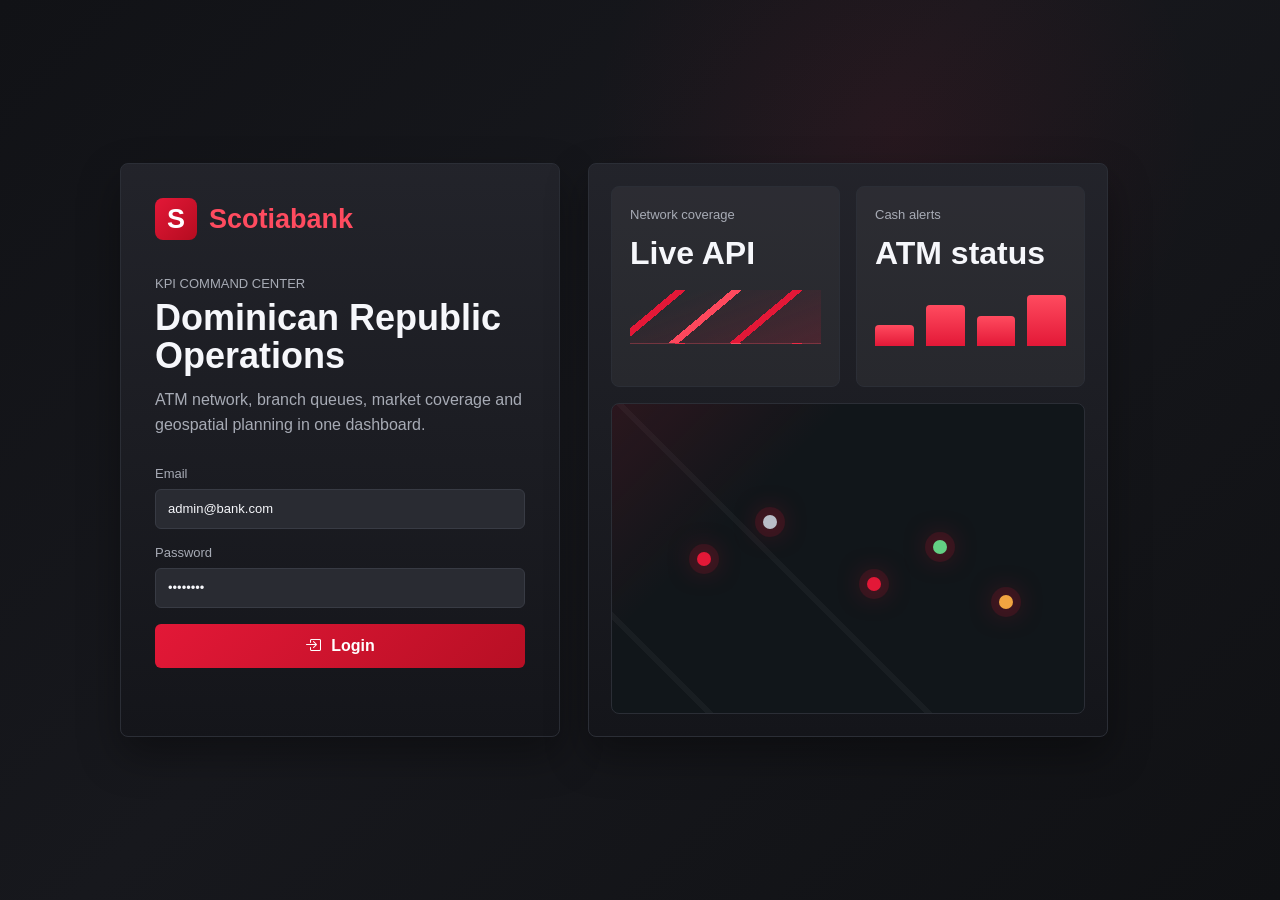
==== dashboard/index.html @ c3c193d4 "Initial commit" ====
<!doctype html>
<html lang="es">
<head>
  <meta charset="utf-8">
  <meta name="viewport" content="width=device-width, initial-scale=1">
  <title>KPI Command Center | Login</title>
  <link rel="stylesheet" href="https://cdn.jsdelivr.net/npm/bootstrap-icons@1.11.3/font/bootstrap-icons.min.css">
  <link rel="stylesheet" href="/dashboard/assets/css/dashboard.css">
  <script defer src="https://code.jquery.com/jquery-3.7.1.min.js"></script>
  <script defer src="/dashboard/config.js"></script>
  <script defer src="/dashboard/assets/js/app.js"></script>
</head>
<body class="login-body" data-page="login">
  <main class="login-screen">
    <section class="login-panel">
      <div class="brand brand-large">
        <span class="brand-mark">S</span>
        <span>Scotiabank</span>
      </div>
      <p class="eyebrow">KPI Command Center</p>
      <h1>Dominican Republic Operations</h1>
      <p class="login-copy">ATM network, branch queues, market coverage and geospatial planning in one dashboard.</p>

      <form id="login-form" class="login-form" autocomplete="on">
        <label>
          Email
          <input name="username" type="email" value="admin@bank.com" autocomplete="username" required>
        </label>
        <label>
          Password
          <input name="password" type="password" value="admin123" autocomplete="current-password" required>
        </label>
        <button class="primary-button" type="submit">
          <i class="bi bi-box-arrow-in-right" aria-hidden="true"></i>
          Login
        </button>
        <p id="login-error" class="form-error" role="alert"></p>
      </form>
    </section>

    <section class="login-preview" aria-label="Dashboard preview">
      <div class="preview-card">
        <span>Network coverage</span>
        <strong>Live API</strong>
        <div class="preview-line"></div>
      </div>
      <div class="preview-card">
        <span>Cash alerts</span>
        <strong>ATM status</strong>
        <div class="preview-bars">
          <i></i><i></i><i></i><i></i>
        </div>
      </div>
      <div class="preview-map">
        <span></span><span></span><span></span><span></span><span></span>
      </div>
    </section>
  </main>
</body>
</html>
---- dashboard/assets/css/dashboard.css ----
:root {
  --bg: #101114;
  --bg-2: #15171c;
  --surface: #202127;
  --surface-2: #292b32;
  --surface-3: #17191e;
  --line: #383b44;
  --line-soft: #2b2e36;
  --text: #f6f7fb;
  --muted: #a7abb5;
  --muted-2: #777d89;
  --red: #e31837;
  --red-2: #ff4b5f;
  --green: #63d084;
  --amber: #f1a541;
  --gray: #b9bdc7;
  --shadow: 0 18px 40px rgba(0, 0, 0, 0.35);
  --radius: 8px;
  --font: "Segoe UI", Roboto, Arial, sans-serif;
}

* {
  box-sizing: border-box;
}

html,
body {
  min-height: 100%;
}

body {
  margin: 0;
  background:
    radial-gradient(circle at 70% 15%, rgba(227, 24, 55, 0.08), transparent 26%),
    linear-gradient(135deg, #111216 0%, #17181d 45%, #101114 100%);
  color: var(--text);
  font-family: var(--font);
  letter-spacing: 0;
}

button,
input,
select {
  font: inherit;
}

button {
  cursor: pointer;
}

a {
  color: inherit;
  text-decoration: none;
}

.login-body {
  display: grid;
  min-height: 100vh;
  place-items: center;
  padding: 32px;
}

.login-screen {
  display: grid;
  grid-template-columns: minmax(320px, 440px) minmax(320px, 520px);
  gap: 28px;
  width: min(1040px, 100%);
  align-items: stretch;
}

.login-panel,
.login-preview {
  border: 1px solid var(--line-soft);
  border-radius: var(--radius);
  background: linear-gradient(180deg, rgba(35, 36, 43, 0.96), rgba(20, 21, 26, 0.96));
  box-shadow: var(--shadow);
}

.login-panel {
  padding: 34px;
}

.brand {
  display: inline-flex;
  align-items: center;
  gap: 12px;
  color: var(--red-2);
  font-weight: 800;
}

.brand-large {
  font-size: 27px;
  margin-bottom: 36px;
}

.brand-mark {
  display: grid;
  width: 42px;
  height: 42px;
  place-items: center;
  border-radius: 8px;
  background: linear-gradient(135deg, var(--red), #b50c20);
  color: #fff;
  font-weight: 900;
}

.eyebrow {
  color: var(--muted);
  font-size: 13px;
  margin: 0 0 8px;
  text-transform: uppercase;
}

.login-panel h1 {
  margin: 0;
  max-width: 360px;
  font-size: 36px;
  line-height: 1.04;
  font-weight: 650;
}

.login-copy {
  margin: 14px 0 28px;
  color: var(--muted);
  line-height: 1.55;
}

.login-form {
  display: grid;
  gap: 16px;
}

.login-form label {
  display: grid;
  gap: 8px;
  color: var(--muted);
  font-size: 13px;
}

.login-form input,
.filter-select {
  min-height: 40px;
  border: 1px solid var(--line);
  border-radius: 6px;
  background: var(--surface-2);
  color: var(--text);
  padding: 0 12px;
  outline: none;
}

.login-form input:focus,
.filter-select:focus {
  border-color: rgba(255, 75, 95, 0.8);
  box-shadow: 0 0 0 3px rgba(227, 24, 55, 0.16);
}

.primary-button {
  display: inline-flex;
  align-items: center;
  justify-content: center;
  gap: 10px;
  min-height: 44px;
  border: 0;
  border-radius: 6px;
  background: linear-gradient(135deg, var(--red), #b70f24);
  color: #fff;
  font-weight: 700;
}

.primary-button:disabled {
  opacity: 0.65;
  cursor: wait;
}

.form-error {
  min-height: 18px;
  margin: 0;
  color: #ff7a88;
  font-size: 13px;
}

.login-preview {
  position: relative;
  display: grid;
  grid-template-columns: 1fr 1fr;
  gap: 16px;
  padding: 22px;
  overflow: hidden;
}

.preview-card {
  min-height: 150px;
  border: 1px solid var(--line-soft);
  border-radius: var(--radius);
  background: rgba(255, 255, 255, 0.045);
  padding: 18px;
}

.preview-card span {
  color: var(--muted);
  font-size: 13px;
}

.preview-card strong {
  display: block;
  margin-top: 12px;
  font-size: 32px;
}

.preview-line {
  height: 54px;
  margin-top: 18px;
  background: linear-gradient(160deg, transparent 20%, rgba(227, 24, 55, 0.18)),
    linear-gradient(140deg, transparent 0 18%, var(--red) 18% 22%, transparent 22% 40%, var(--red-2) 40% 44%, transparent 44% 64%, var(--red) 64% 68%, transparent 68%);
  border-bottom: 1px solid rgba(255, 75, 95, 0.35);
}

.preview-bars {
  display: flex;
  align-items: end;
  gap: 12px;
  height: 58px;
  margin-top: 16px;
}

.preview-bars i {
  display: block;
  width: 22%;
  border-radius: 4px 4px 0 0;
  background: linear-gradient(180deg, var(--red-2), var(--red));
}

.preview-bars i:nth-child(1) { height: 36%; }
.preview-bars i:nth-child(2) { height: 72%; }
.preview-bars i:nth-child(3) { height: 52%; }
.preview-bars i:nth-child(4) { height: 88%; }

.preview-map {
  position: relative;
  grid-column: 1 / -1;
  min-height: 290px;
  border: 1px solid var(--line-soft);
  border-radius: var(--radius);
  background:
    linear-gradient(135deg, rgba(227, 24, 55, 0.12), transparent 30%),
    linear-gradient(45deg, transparent 12%, rgba(255, 255, 255, 0.035) 12% 13%, transparent 13% 40%, rgba(255, 255, 255, 0.035) 40% 41%, transparent 41%),
    #11161a;
}

.preview-map span {
  position: absolute;
  width: 14px;
  height: 14px;
  border-radius: 50%;
  background: var(--red);
  box-shadow: 0 0 0 8px rgba(227, 24, 55, 0.14), 0 0 28px rgba(227, 24, 55, 0.75);
}

.preview-map span:nth-child(1) { left: 18%; top: 48%; }
.preview-map span:nth-child(2) { left: 32%; top: 36%; background: var(--gray); }
.preview-map span:nth-child(3) { left: 54%; top: 56%; }
.preview-map span:nth-child(4) { left: 68%; top: 44%; background: var(--green); }
.preview-map span:nth-child(5) { left: 82%; top: 62%; background: var(--amber); }

.shell {
  display: grid;
  grid-template-columns: 220px minmax(0, 1fr);
  min-height: 100vh;
}

.sidebar {
  position: sticky;
  top: 0;
  height: 100vh;
  border-right: 1px solid var(--line-soft);
  background: linear-gradient(180deg, #22242a, #17191f);
  padding: 18px 16px;
}

.sidebar .brand {
  display: flex;
  margin: 0 0 28px;
  font-size: 25px;
}

.nav-list {
  display: grid;
  gap: 8px;
  margin-top: 16px;
}

.nav-link {
  display: grid;
  grid-template-columns: 24px minmax(0, 1fr);
  gap: 10px;
  align-items: center;
  min-height: 40px;
  padding: 0 10px;
  border-radius: 6px;
  color: #edf0f5;
  font-size: 14px;
}

.nav-link i {
  color: #fff;
  font-size: 17px;
}

.nav-link.active,
.nav-link:hover {
  background: rgba(227, 24, 55, 0.16);
}

.nav-link.active {
  box-shadow: inset 3px 0 0 var(--red);
}

.sidebar-bottom {
  position: absolute;
  left: 16px;
  right: 16px;
  bottom: 18px;
}

.workspace {
  min-width: 0;
  padding: 16px 18px 24px;
}

.topbar {
  display: grid;
  grid-template-columns: minmax(280px, 1fr) minmax(520px, 1.4fr);
  gap: 20px;
  align-items: end;
  padding-bottom: 14px;
  border-bottom: 1px solid var(--line-soft);
}

.title-block h1 {
  margin: 0;
  max-width: 720px;
  font-size: 22px;
  line-height: 1.18;
  font-weight: 500;
  text-transform: uppercase;
}

.title-block strong {
  display: block;
  font-weight: 750;
}

.period {
  margin: 16px 0 0;
  color: #f4f4f4;
  font-size: 14px;
}

.top-actions {
  display: grid;
  grid-template-columns: repeat(4, minmax(120px, 1fr)) auto auto;
  gap: 10px;
  align-items: end;
}

.filter-group {
  display: grid;
  gap: 5px;
}

.filter-group label {
  color: #f4f4f4;
  font-size: 13px;
}

.filter-select {
  width: 100%;
}

.user-pill {
  display: inline-flex;
  align-items: center;
  gap: 8px;
  min-height: 40px;
  max-width: 180px;
  border: 1px solid var(--line-soft);
  border-radius: 6px;
  background: var(--surface-2);
  padding: 0 12px;
  white-space: nowrap;
}

.user-pill span {
  overflow: hidden;
  text-overflow: ellipsis;
}

.icon-button {
  display: inline-grid;
  width: 40px;
  height: 40px;
  place-items: center;
  border: 1px solid var(--line-soft);
  border-radius: 6px;
  background: var(--surface-2);
  color: var(--text);
}

.icon-button:hover {
  border-color: rgba(255, 75, 95, 0.7);
  color: #fff;
}

.notice {
  margin: 14px 0 0;
  border: 1px solid rgba(241, 165, 65, 0.35);
  border-radius: var(--radius);
  background: rgba(241, 165, 65, 0.12);
  color: #ffd89c;
  padding: 10px 12px;
  font-size: 13px;
}

.kpi-grid {
  display: grid;
  grid-template-columns: repeat(4, minmax(0, 1fr));
  gap: 12px;
  margin: 14px 0;
}

.stat-card,
.panel,
.mini-card {
  border: 1px solid var(--line-soft);
  border-radius: var(--radius);
  background: linear-gradient(180deg, rgba(42, 43, 50, 0.98), rgba(27, 28, 34, 0.98));
  box-shadow: 0 12px 26px rgba(0, 0, 0, 0.24);
}

.stat-card {
  position: relative;
  min-height: 106px;
  overflow: hidden;
  padding: 14px 14px 12px;
}

.stat-card h2 {
  margin: 0 0 8px;
  color: #fff;
  font-size: 14px;
  font-weight: 650;
  text-transform: uppercase;
}

.stat-value {
  font-size: 38px;
  line-height: 1;
  font-weight: 520;
}

.stat-note {
  display: inline-flex;
  gap: 6px;
  align-items: center;
  margin-top: 8px;
  color: var(--green);
  font-size: 13px;
}

.stat-note.warn {
  color: var(--amber);
}

.stat-note.danger {
  color: #ff7a88;
}

.stat-card canvas {
  position: absolute;
  right: 10px;
  bottom: 10px;
  width: 120px !important;
  height: 50px !important;
  opacity: 0.85;
}

.dashboard-grid {
  display: grid;
  grid-template-columns: repeat(12, minmax(0, 1fr));
  gap: 12px;
}

.span-3 { grid-column: span 3; }
.span-4 { grid-column: span 4; }
.span-5 { grid-column: span 5; }
.span-6 { grid-column: span 6; }
.span-8 { grid-column: span 8; }

.panel {
  min-width: 0;
  padding: 10px;
}

.panel-header {
  display: flex;
  min-height: 28px;
  align-items: center;
  justify-content: space-between;
  gap: 10px;
  margin-bottom: 8px;
}

.panel-header h2 {
  margin: 0;
  color: #fff;
  font-size: 15px;
  font-weight: 650;
  text-transform: uppercase;
}

.panel-map {
  position: relative;
}

.map-canvas {
  position: relative;
  min-height: 220px;
  overflow: hidden;
  border: 1px solid var(--line);
  border-radius: 6px;
  background:
    linear-gradient(135deg, rgba(227, 24, 55, 0.12), transparent 38%),
    repeating-linear-gradient(
      20deg,
      transparent 0 34px,
      rgba(255, 255, 255, 0.035) 35px,
      transparent 36px
    ),
    #12171b;
}

.map-large {
  min-height: 430px;
}

.map-placeholder {
  display: grid;
  height: 100%;
  min-height: inherit;
  place-items: center;
  padding: 18px;
  color: var(--muted);
  text-align: center;
}

.map-placeholder strong {
  display: block;
  margin-bottom: 6px;
  color: #fff;
}

/* Floating legend compatible with the current renderLegend() in app.js */
.map-legend {
  position: absolute;
  right: 18px;
  bottom: 18px;
  z-index: 20;
  display: grid;
  gap: 8px;
  min-width: 180px;
  max-width: 280px;
  border: 1px solid rgba(255, 255, 255, 0.08);
  border-radius: 10px;
  background: rgba(17, 22, 29, 0.90);
  box-shadow: 0 10px 30px rgba(0, 0, 0, 0.38);
  padding: 12px 14px;
  font-size: 12px;
  backdrop-filter: blur(8px);
  -webkit-backdrop-filter: blur(8px);
}

.legend-item {
  display: flex;
  align-items: center;
  gap: 9px;
  color: var(--text);
  white-space: nowrap;
}

.legend-dot {
  flex: 0 0 auto;
  width: 11px;
  height: 11px;
  border-radius: 50%;
  background: var(--red);
  box-shadow:
    0 0 4px rgba(255, 255, 255, 0.12),
    0 0 8px rgba(255, 138, 31, 0.12);
}

.chart-tall {
  width: 100% !important;
  height: 220px !important;
}

.table-wrap,
.matrix {
  overflow: auto;
}

.data-table {
  width: 100%;
  min-width: 560px;
  border-collapse: collapse;
  color: var(--text);
  font-size: 12px;
}

.data-table th,
.data-table td {
  border-bottom: 1px solid var(--line-soft);
  padding: 8px 8px;
  text-align: left;
  vertical-align: middle;
  white-space: nowrap;
}

.data-table th {
  color: #fff;
  font-weight: 700;
}

.data-table tbody tr:hover {
  background: rgba(255, 255, 255, 0.04);
}

.status-pill {
  display: inline-flex;
  align-items: center;
  min-height: 22px;
  border-radius: 999px;
  padding: 0 8px;
  background: rgba(99, 208, 132, 0.14);
  color: var(--green);
  font-size: 12px;
}

.status-pill.warn {
  background: rgba(241, 165, 65, 0.14);
  color: var(--amber);
}

.status-pill.danger {
  background: rgba(255, 75, 95, 0.14);
  color: #ff7a88;
}

.status-pill.neutral {
  background: rgba(185, 189, 199, 0.14);
  color: var(--gray);
}

.mini-stack {
  display: grid;
  gap: 10px;
}

.mini-card {
  padding: 14px;
}

.mini-card span {
  display: block;
  color: var(--muted);
  font-size: 12px;
  text-transform: uppercase;
}

.mini-card strong {
  display: block;
  margin: 8px 0 10px;
  font-size: 34px;
  line-height: 1;
  font-weight: 500;
}

.progress-track {
  height: 8px;
  overflow: hidden;
  border-radius: 999px;
  background: #3b3e47;
}

.progress-fill {
  height: 100%;
  border-radius: inherit;
  background: linear-gradient(90deg, var(--red), var(--red-2));
}

.matrix table {
  width: 100%;
  min-width: 560px;
  border-collapse: collapse;
  font-size: 12px;
}

.matrix th,
.matrix td {
  border-bottom: 1px solid var(--line-soft);
  border-right: 1px solid var(--line-soft);
  padding: 8px;
  text-align: left;
  white-space: nowrap;
}

.matrix th:last-child,
.matrix td:last-child {
  border-right: 0;
}

.matrix-bar {
  display: flex;
  align-items: center;
  gap: 8px;
  min-width: 90px;
}

.matrix-track {
  flex: 1;
  height: 18px;
  background: rgba(255, 255, 255, 0.12);
}

.matrix-fill {
  height: 100%;
  min-width: 3px;
  background: var(--red);
}

.matrix-value {
  min-width: 44px;
  color: var(--muted);
  text-align: right;
}

.skeleton {
  min-height: 120px;
  border-radius: 6px;
  background: linear-gradient(90deg, rgba(255,255,255,0.04), rgba(255,255,255,0.08), rgba(255,255,255,0.04));
  background-size: 220% 100%;
  animation: shimmer 1.2s infinite;
}

@keyframes shimmer {
  from { background-position: 180% 0; }
  to { background-position: -40% 0; }
}

@media (max-width: 1180px) {
  .shell {
    grid-template-columns: 76px minmax(0, 1fr);
  }

  .sidebar .brand span:last-child,
  .nav-link span,
  .sidebar-bottom span {
    display: none;
  }

  .topbar {
    grid-template-columns: 1fr;
  }

  .top-actions {
    grid-template-columns: repeat(3, minmax(130px, 1fr)) auto auto;
  }

  .kpi-grid {
    grid-template-columns: repeat(2, minmax(0, 1fr));
  }

  .span-3,
  .span-4,
  .span-5,
  .span-6,
  .span-8 {
    grid-column: span 6;
  }
}

@media (max-width: 760px) {
  .login-body {
    padding: 16px;
  }

  .login-screen {
    grid-template-columns: 1fr;
  }

  .shell {
    grid-template-columns: 1fr;
  }

  .sidebar {
    position: static;
    display: flex;
    height: auto;
    gap: 12px;
    overflow-x: auto;
    padding: 12px;
  }

  .sidebar .brand {
    margin: 0;
  }

  .nav-list {
    display: flex;
    margin: 0;
  }

  .sidebar-bottom {
    position: static;
  }

  .workspace {
    padding: 12px;
  }

  .top-actions {
    grid-template-columns: 1fr 1fr;
  }

  .user-pill {
    max-width: none;
  }

  .kpi-grid {
    grid-template-columns: 1fr;
  }

  .span-3,
  .span-4,
  .span-5,
  .span-6,
  .span-8 {
    grid-column: 1 / -1;
  }

  .map-large {
    min-height: 320px;
  }
}
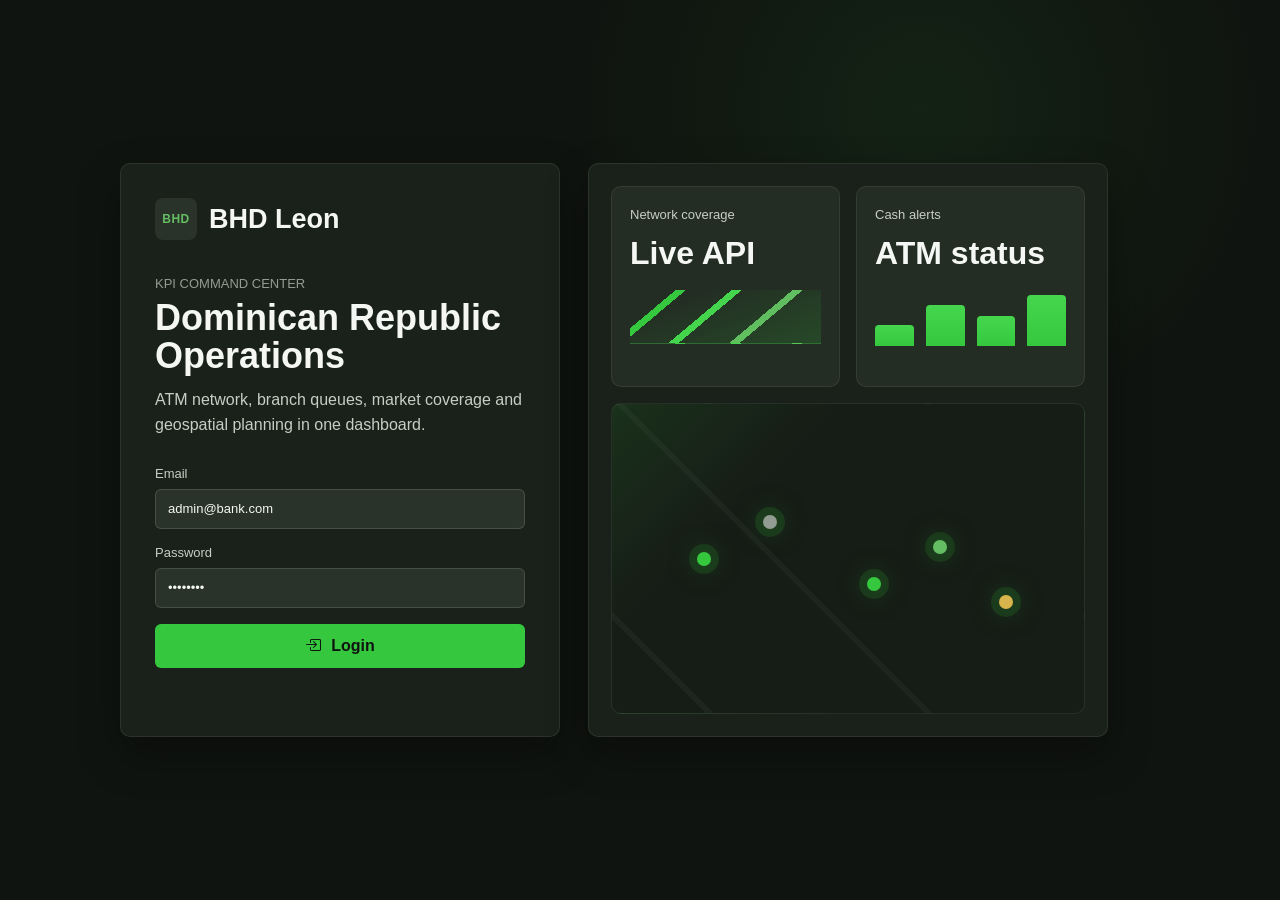
==== commit 93946344: "Rebuild v2 Rebuild v2" ====
--- a/dashboard/index.html
+++ b/dashboard/index.html
@@ -3,7 +3,7 @@
 <head>
   <meta charset="utf-8">
   <meta name="viewport" content="width=device-width, initial-scale=1">
-  <title>KPI Command Center | Login</title>
+  <title>BHD Leon | KPI Command Center</title>
   <link rel="stylesheet" href="https://cdn.jsdelivr.net/npm/bootstrap-icons@1.11.3/font/bootstrap-icons.min.css">
   <link rel="stylesheet" href="/dashboard/assets/css/dashboard.css">
   <script defer src="https://code.jquery.com/jquery-3.7.1.min.js"></script>
@@ -14,8 +14,8 @@
   <main class="login-screen">
     <section class="login-panel">
       <div class="brand brand-large">
-        <span class="brand-mark">S</span>
-        <span>Scotiabank</span>
+        <span class="brand-mark">BHD</span>
+        <span>BHD Leon</span>
       </div>
       <p class="eyebrow">KPI Command Center</p>
       <h1>Dominican Republic Operations</h1>
--- a/dashboard/assets/css/dashboard.css
+++ b/dashboard/assets/css/dashboard.css
@@ -1,21 +1,23 @@
 :root {
-  --bg: #101114;
-  --bg-2: #15171c;
-  --surface: #202127;
-  --surface-2: #292b32;
-  --surface-3: #17191e;
-  --line: #383b44;
-  --line-soft: #2b2e36;
-  --text: #f6f7fb;
-  --muted: #a7abb5;
-  --muted-2: #777d89;
-  --red: #e31837;
-  --red-2: #ff4b5f;
-  --green: #63d084;
-  --amber: #f1a541;
-  --gray: #b9bdc7;
+  --page: #101410;
+  --navbar: #161c16;
+  --card: #1a211a;
+  --card-hover: #232d23;
+  --primary: #35c83e;
+  --primary-hover: #45d64e;
+  --text: #f4f7f4;
+  --text-secondary: #c6cec6;
+  --text-muted: #929c92;
+  --icon-bg: #293329;
+  --icon: #65bd63;
+  --line: rgba(198, 206, 198, 0.18);
+  --line-soft: rgba(198, 206, 198, 0.10);
+  --success: #65bd63;
+  --amber: #d8b44c;
+  --danger: #e06c75;
+  --gray: #929c92;
   --shadow: 0 18px 40px rgba(0, 0, 0, 0.35);
-  --radius: 8px;
+  --radius: 10px;
   --font: "Segoe UI", Roboto, Arial, sans-serif;
 }
 
@@ -31,8 +33,8 @@
 body {
   margin: 0;
   background:
-    radial-gradient(circle at 70% 15%, rgba(227, 24, 55, 0.08), transparent 26%),
-    linear-gradient(135deg, #111216 0%, #17181d 45%, #101114 100%);
+    radial-gradient(circle at 72% 12%, rgba(53, 200, 62, 0.08), transparent 28%),
+    var(--page);
   color: var(--text);
   font-family: var(--font);
   letter-spacing: 0;
@@ -48,6 +50,14 @@
   cursor: pointer;
 }
 
+button:focus-visible,
+a:focus-visible,
+input:focus-visible,
+select:focus-visible {
+  outline: 2px solid var(--primary-hover);
+  outline-offset: 2px;
+}
+
 a {
   color: inherit;
   text-decoration: none;
@@ -72,7 +82,7 @@
 .login-preview {
   border: 1px solid var(--line-soft);
   border-radius: var(--radius);
-  background: linear-gradient(180deg, rgba(35, 36, 43, 0.96), rgba(20, 21, 26, 0.96));
+  background: var(--card);
   box-shadow: var(--shadow);
 }
 
@@ -84,7 +94,7 @@
   display: inline-flex;
   align-items: center;
   gap: 12px;
-  color: var(--red-2);
+  color: var(--text);
   font-weight: 800;
 }
 
@@ -99,13 +109,15 @@
   height: 42px;
   place-items: center;
   border-radius: 8px;
-  background: linear-gradient(135deg, var(--red), #b50c20);
-  color: #fff;
+  background: var(--icon-bg);
+  color: var(--icon);
+  font-size: 12px;
+  letter-spacing: 0.04em;
   font-weight: 900;
 }
 
 .eyebrow {
-  color: var(--muted);
+  color: var(--text-muted);
   font-size: 13px;
   margin: 0 0 8px;
   text-transform: uppercase;
@@ -121,7 +133,7 @@
 
 .login-copy {
   margin: 14px 0 28px;
-  color: var(--muted);
+  color: var(--text-secondary);
   line-height: 1.55;
 }
 
@@ -133,7 +145,7 @@
 .login-form label {
   display: grid;
   gap: 8px;
-  color: var(--muted);
+  color: var(--text-secondary);
   font-size: 13px;
 }
 
@@ -142,7 +154,7 @@
   min-height: 40px;
   border: 1px solid var(--line);
   border-radius: 6px;
-  background: var(--surface-2);
+  background: var(--icon-bg);
   color: var(--text);
   padding: 0 12px;
   outline: none;
@@ -150,8 +162,8 @@
 
 .login-form input:focus,
 .filter-select:focus {
-  border-color: rgba(255, 75, 95, 0.8);
-  box-shadow: 0 0 0 3px rgba(227, 24, 55, 0.16);
+  border-color: var(--primary-hover);
+  box-shadow: 0 0 0 3px rgba(53, 200, 62, 0.16);
 }
 
 .primary-button {
@@ -162,9 +174,15 @@
   min-height: 44px;
   border: 0;
   border-radius: 6px;
-  background: linear-gradient(135deg, var(--red), #b70f24);
-  color: #fff;
+  background: var(--primary);
+  color: var(--page);
   font-weight: 700;
+  transition: background 160ms ease, transform 160ms ease;
+}
+
+.primary-button:hover:not(:disabled) {
+  background: var(--primary-hover);
+  transform: translateY(-1px);
 }
 
 .primary-button:disabled {
@@ -175,7 +193,7 @@
 .form-error {
   min-height: 18px;
   margin: 0;
-  color: #ff7a88;
+  color: var(--danger);
   font-size: 13px;
 }
 
@@ -192,12 +210,19 @@
   min-height: 150px;
   border: 1px solid var(--line-soft);
   border-radius: var(--radius);
-  background: rgba(255, 255, 255, 0.045);
+  background: var(--card-hover);
   padding: 18px;
+  transition: background 160ms ease, border-color 160ms ease, transform 160ms ease;
+}
+
+.preview-card:hover {
+  border-color: var(--line);
+  background: var(--icon-bg);
+  transform: translateY(-2px);
 }
 
 .preview-card span {
-  color: var(--muted);
+  color: var(--text-secondary);
   font-size: 13px;
 }
 
@@ -210,9 +235,9 @@
 .preview-line {
   height: 54px;
   margin-top: 18px;
-  background: linear-gradient(160deg, transparent 20%, rgba(227, 24, 55, 0.18)),
-    linear-gradient(140deg, transparent 0 18%, var(--red) 18% 22%, transparent 22% 40%, var(--red-2) 40% 44%, transparent 44% 64%, var(--red) 64% 68%, transparent 68%);
-  border-bottom: 1px solid rgba(255, 75, 95, 0.35);
+  background: linear-gradient(160deg, transparent 20%, rgba(53, 200, 62, 0.18)),
+    linear-gradient(140deg, transparent 0 18%, var(--primary) 18% 22%, transparent 22% 40%, var(--primary-hover) 40% 44%, transparent 44% 64%, var(--icon) 64% 68%, transparent 68%);
+  border-bottom: 1px solid rgba(69, 214, 78, 0.35);
 }
 
 .preview-bars {
@@ -227,7 +252,7 @@
   display: block;
   width: 22%;
   border-radius: 4px 4px 0 0;
-  background: linear-gradient(180deg, var(--red-2), var(--red));
+  background: linear-gradient(180deg, var(--primary-hover), var(--primary));
 }
 
 .preview-bars i:nth-child(1) { height: 36%; }
@@ -242,9 +267,9 @@
   border: 1px solid var(--line-soft);
   border-radius: var(--radius);
   background:
-    linear-gradient(135deg, rgba(227, 24, 55, 0.12), transparent 30%),
+    linear-gradient(135deg, rgba(53, 200, 62, 0.12), transparent 30%),
     linear-gradient(45deg, transparent 12%, rgba(255, 255, 255, 0.035) 12% 13%, transparent 13% 40%, rgba(255, 255, 255, 0.035) 40% 41%, transparent 41%),
-    #11161a;
+    var(--navbar);
 }
 
 .preview-map span {
@@ -252,14 +277,14 @@
   width: 14px;
   height: 14px;
   border-radius: 50%;
-  background: var(--red);
-  box-shadow: 0 0 0 8px rgba(227, 24, 55, 0.14), 0 0 28px rgba(227, 24, 55, 0.75);
+  background: var(--primary);
+  box-shadow: 0 0 0 8px rgba(53, 200, 62, 0.14), 0 0 28px rgba(53, 200, 62, 0.58);
 }
 
 .preview-map span:nth-child(1) { left: 18%; top: 48%; }
 .preview-map span:nth-child(2) { left: 32%; top: 36%; background: var(--gray); }
 .preview-map span:nth-child(3) { left: 54%; top: 56%; }
-.preview-map span:nth-child(4) { left: 68%; top: 44%; background: var(--green); }
+.preview-map span:nth-child(4) { left: 68%; top: 44%; background: var(--icon); }
 .preview-map span:nth-child(5) { left: 82%; top: 62%; background: var(--amber); }
 
 .shell {
@@ -273,7 +298,7 @@
   top: 0;
   height: 100vh;
   border-right: 1px solid var(--line-soft);
-  background: linear-gradient(180deg, #22242a, #17191f);
+  background: var(--navbar);
   padding: 18px 16px;
 }
 
@@ -291,28 +316,35 @@
 
 .nav-link {
   display: grid;
-  grid-template-columns: 24px minmax(0, 1fr);
+  grid-template-columns: 28px minmax(0, 1fr);
   gap: 10px;
   align-items: center;
   min-height: 40px;
   padding: 0 10px;
   border-radius: 6px;
-  color: #edf0f5;
+  color: var(--text-secondary);
   font-size: 14px;
 }
 
 .nav-link i {
-  color: #fff;
-  font-size: 17px;
+  display: grid;
+  width: 28px;
+  height: 28px;
+  place-items: center;
+  border-radius: 7px;
+  background: var(--icon-bg);
+  color: var(--icon);
+  font-size: 15px;
 }
 
 .nav-link.active,
 .nav-link:hover {
-  background: rgba(227, 24, 55, 0.16);
+  background: var(--card-hover);
+  color: var(--text);
 }
 
 .nav-link.active {
-  box-shadow: inset 3px 0 0 var(--red);
+  box-shadow: inset 3px 0 0 var(--primary);
 }
 
 .sidebar-bottom {
@@ -352,7 +384,7 @@
 
 .period {
   margin: 16px 0 0;
-  color: #f4f4f4;
+  color: var(--text-secondary);
   font-size: 14px;
 }
 
@@ -363,13 +395,22 @@
   align-items: end;
 }
 
+body[data-page="subagents"] .top-actions {
+  grid-template-columns: repeat(2, minmax(120px, 1fr)) auto auto;
+}
+
+body[data-page="jobs"] .top-actions {
+  grid-template-columns: auto auto;
+  justify-content: end;
+}
+
 .filter-group {
   display: grid;
   gap: 5px;
 }
 
 .filter-group label {
-  color: #f4f4f4;
+  color: var(--text-secondary);
   font-size: 13px;
 }
 
@@ -385,7 +426,7 @@
   max-width: 180px;
   border: 1px solid var(--line-soft);
   border-radius: 6px;
-  background: var(--surface-2);
+  background: var(--icon-bg);
   padding: 0 12px;
   white-space: nowrap;
 }
@@ -393,6 +434,11 @@
 .user-pill span {
   overflow: hidden;
   text-overflow: ellipsis;
+}
+
+.user-pill i,
+.stat-note i {
+  color: var(--icon);
 }
 
 .icon-button {
@@ -402,13 +448,15 @@
   place-items: center;
   border: 1px solid var(--line-soft);
   border-radius: 6px;
-  background: var(--surface-2);
-  color: var(--text);
+  background: var(--icon-bg);
+  color: var(--icon);
+  transition: background 160ms ease, border-color 160ms ease, color 160ms ease;
 }
 
 .icon-button:hover {
-  border-color: rgba(255, 75, 95, 0.7);
-  color: #fff;
+  border-color: var(--primary-hover);
+  background: var(--card-hover);
+  color: var(--primary-hover);
 }
 
 .notice {
@@ -433,8 +481,16 @@
 .mini-card {
   border: 1px solid var(--line-soft);
   border-radius: var(--radius);
-  background: linear-gradient(180deg, rgba(42, 43, 50, 0.98), rgba(27, 28, 34, 0.98));
+  background: var(--card);
   box-shadow: 0 12px 26px rgba(0, 0, 0, 0.24);
+  transition: background 160ms ease, border-color 160ms ease, transform 160ms ease;
+}
+
+.stat-card:hover,
+.panel:hover,
+.mini-card:hover {
+  border-color: var(--line);
+  background: var(--card-hover);
 }
 
 .stat-card {
@@ -446,7 +502,7 @@
 
 .stat-card h2 {
   margin: 0 0 8px;
-  color: #fff;
+  color: var(--text);
   font-size: 14px;
   font-weight: 650;
   text-transform: uppercase;
@@ -463,8 +519,17 @@
   gap: 6px;
   align-items: center;
   margin-top: 8px;
-  color: var(--green);
+  color: var(--icon);
   font-size: 13px;
+}
+
+.stat-note i {
+  display: grid;
+  width: 22px;
+  height: 22px;
+  place-items: center;
+  border-radius: 6px;
+  background: var(--icon-bg);
 }
 
 .stat-note.warn {
@@ -472,7 +537,7 @@
 }
 
 .stat-note.danger {
-  color: #ff7a88;
+  color: var(--danger);
 }
 
 .stat-card canvas {
@@ -494,7 +559,9 @@
 .span-4 { grid-column: span 4; }
 .span-5 { grid-column: span 5; }
 .span-6 { grid-column: span 6; }
+.span-7 { grid-column: span 7; }
 .span-8 { grid-column: span 8; }
+.span-12 { grid-column: span 12; }
 
 .panel {
   min-width: 0;
@@ -512,10 +579,67 @@
 
 .panel-header h2 {
   margin: 0;
-  color: #fff;
+  color: var(--text);
   font-size: 15px;
   font-weight: 650;
   text-transform: uppercase;
+}
+
+.panel-header-wrap {
+  align-items: flex-end;
+  flex-wrap: wrap;
+}
+
+.panel-copy {
+  margin: 5px 0 0;
+  color: var(--text-muted);
+  font-size: 12px;
+  line-height: 1.45;
+}
+
+.inline-search {
+  display: flex;
+  gap: 8px;
+  min-width: min(100%, 420px);
+}
+
+.inline-search input {
+  flex: 1;
+  min-width: 180px;
+  min-height: 38px;
+  border: 1px solid var(--line);
+  border-radius: 6px;
+  background: var(--icon-bg);
+  color: var(--text);
+  padding: 0 12px;
+}
+
+.secondary-button {
+  display: inline-flex;
+  align-items: center;
+  justify-content: center;
+  gap: 7px;
+  min-height: 38px;
+  border: 1px solid var(--line);
+  border-radius: 6px;
+  background: var(--card-hover);
+  color: var(--text);
+  padding: 0 14px;
+  font-weight: 650;
+}
+
+.secondary-button:hover {
+  border-color: var(--primary-hover);
+  color: var(--primary-hover);
+}
+
+.sr-only {
+  position: absolute;
+  width: 1px;
+  height: 1px;
+  overflow: hidden;
+  clip: rect(0, 0, 0, 0);
+  white-space: nowrap;
 }
 
 .panel-map {
@@ -529,14 +653,14 @@
   border: 1px solid var(--line);
   border-radius: 6px;
   background:
-    linear-gradient(135deg, rgba(227, 24, 55, 0.12), transparent 38%),
+    linear-gradient(135deg, rgba(53, 200, 62, 0.12), transparent 38%),
     repeating-linear-gradient(
       20deg,
       transparent 0 34px,
       rgba(255, 255, 255, 0.035) 35px,
       transparent 36px
     ),
-    #12171b;
+    var(--navbar);
 }
 
 .map-large {
@@ -549,14 +673,14 @@
   min-height: inherit;
   place-items: center;
   padding: 18px;
-  color: var(--muted);
+  color: var(--text-muted);
   text-align: center;
 }
 
 .map-placeholder strong {
   display: block;
   margin-bottom: 6px;
-  color: #fff;
+  color: var(--text);
 }
 
 /* Floating legend compatible with the current renderLegend() in app.js */
@@ -571,7 +695,7 @@
   max-width: 280px;
   border: 1px solid rgba(255, 255, 255, 0.08);
   border-radius: 10px;
-  background: rgba(17, 22, 29, 0.90);
+  background: rgba(22, 28, 22, 0.92);
   box-shadow: 0 10px 30px rgba(0, 0, 0, 0.38);
   padding: 12px 14px;
   font-size: 12px;
@@ -579,6 +703,36 @@
   -webkit-backdrop-filter: blur(8px);
 }
 
+.legend-card {
+  display: grid;
+  gap: 8px;
+}
+
+.legend-title {
+  color: var(--text-secondary);
+  font-size: 11px;
+  font-weight: 700;
+  letter-spacing: 0.08em;
+  text-transform: uppercase;
+}
+
+.legend-row {
+  display: flex;
+  align-items: center;
+  gap: 9px;
+  color: var(--text);
+  white-space: nowrap;
+}
+
+.legend-swatch {
+  flex: 0 0 auto;
+  width: 11px;
+  height: 11px;
+  border-radius: 50%;
+  background: var(--primary);
+  box-shadow: 0 0 8px rgba(53, 200, 62, 0.22);
+}
+
 .legend-item {
   display: flex;
   align-items: center;
@@ -592,7 +746,7 @@
   width: 11px;
   height: 11px;
   border-radius: 50%;
-  background: var(--red);
+  background: var(--primary);
   box-shadow:
     0 0 4px rgba(255, 255, 255, 0.12),
     0 0 8px rgba(255, 138, 31, 0.12);
@@ -626,12 +780,21 @@
 }
 
 .data-table th {
-  color: #fff;
+  color: var(--text-secondary);
   font-weight: 700;
 }
 
 .data-table tbody tr:hover {
-  background: rgba(255, 255, 255, 0.04);
+  background: var(--card-hover);
+}
+
+.cell-muted {
+  display: inline-block;
+  max-width: 380px;
+  overflow: hidden;
+  color: var(--text-muted);
+  text-overflow: ellipsis;
+  white-space: nowrap;
 }
 
 .status-pill {
@@ -640,8 +803,8 @@
   min-height: 22px;
   border-radius: 999px;
   padding: 0 8px;
-  background: rgba(99, 208, 132, 0.14);
-  color: var(--green);
+  background: rgba(101, 189, 99, 0.14);
+  color: var(--success);
   font-size: 12px;
 }
 
@@ -651,8 +814,8 @@
 }
 
 .status-pill.danger {
-  background: rgba(255, 75, 95, 0.14);
-  color: #ff7a88;
+  background: rgba(224, 108, 117, 0.14);
+  color: var(--danger);
 }
 
 .status-pill.neutral {
@@ -671,7 +834,7 @@
 
 .mini-card span {
   display: block;
-  color: var(--muted);
+  color: var(--text-muted);
   font-size: 12px;
   text-transform: uppercase;
 }
@@ -684,17 +847,174 @@
   font-weight: 500;
 }
 
+.mini-card .mini-date {
+  font-size: 18px;
+  line-height: 1.3;
+}
+
+.job-action-panel {
+  display: grid;
+  align-content: start;
+  gap: 16px;
+  padding: 22px;
+}
+
+.job-icon {
+  display: grid;
+  width: 52px;
+  height: 52px;
+  place-items: center;
+  border-radius: 12px;
+  background: var(--icon-bg);
+  color: var(--icon);
+  font-size: 24px;
+}
+
+.job-action-copy h2 {
+  margin: 0;
+  font-size: 22px;
+}
+
+.job-action-copy p:last-child {
+  margin: 8px 0 0;
+  color: var(--text-secondary);
+  line-height: 1.55;
+}
+
+.job-run-button {
+  width: fit-content;
+  min-width: 220px;
+  padding: 0 18px;
+}
+
+.current-job {
+  min-height: 260px;
+  padding: 8px;
+}
+
+.job-status-row,
+.job-progress-meta {
+  display: flex;
+  align-items: center;
+  justify-content: space-between;
+  gap: 12px;
+}
+
+.job-id {
+  color: var(--text-muted);
+  font-size: 11px;
+  letter-spacing: 0.06em;
+  text-transform: uppercase;
+}
+
+.job-status-row h3 {
+  margin: 5px 0 0;
+  font-size: 18px;
+}
+
+.job-progress-track {
+  height: 12px;
+  margin-top: 28px;
+  overflow: hidden;
+  border-radius: 999px;
+  background: var(--icon-bg);
+}
+
+.job-progress-fill {
+  height: 100%;
+  border-radius: inherit;
+  background: linear-gradient(90deg, var(--primary), var(--primary-hover));
+  transition: width 220ms ease;
+}
+
+.job-progress-meta {
+  margin-top: 8px;
+  color: var(--text-muted);
+  font-size: 12px;
+}
+
+.job-result-grid {
+  display: grid;
+  grid-template-columns: repeat(4, minmax(0, 1fr));
+  gap: 8px;
+  margin-top: 24px;
+}
+
+.job-result-grid div {
+  border: 1px solid var(--line-soft);
+  border-radius: 7px;
+  background: var(--navbar);
+  padding: 10px;
+}
+
+.job-result-grid span,
+.job-result-grid strong {
+  display: block;
+}
+
+.job-result-grid span {
+  color: var(--text-muted);
+  font-size: 11px;
+  text-transform: uppercase;
+}
+
+.job-result-grid strong {
+  margin-top: 6px;
+  font-size: 18px;
+}
+
+.job-error {
+  display: flex;
+  gap: 8px;
+  margin: 16px 0 0;
+  color: var(--danger);
+  font-size: 13px;
+}
+
+.job-message-cell {
+  max-width: 360px;
+  overflow: hidden;
+  text-overflow: ellipsis;
+}
+
+.empty-state {
+  display: grid;
+  min-height: 230px;
+  place-items: center;
+  align-content: center;
+  gap: 7px;
+  color: var(--text-muted);
+  text-align: center;
+}
+
+.empty-state i {
+  color: var(--icon);
+  font-size: 30px;
+}
+
+.empty-state strong {
+  color: var(--text);
+}
+
+.spin {
+  animation: spin 1s linear infinite;
+}
+
+@keyframes spin {
+  to { transform: rotate(360deg); }
+}
+
 .progress-track {
   height: 8px;
   overflow: hidden;
   border-radius: 999px;
-  background: #3b3e47;
+  background: var(--icon-bg);
 }
 
 .progress-fill {
   height: 100%;
   border-radius: inherit;
-  background: linear-gradient(90deg, var(--red), var(--red-2));
+  background: linear-gradient(90deg, var(--primary), var(--primary-hover));
 }
 
 .matrix table {
@@ -734,19 +1054,19 @@
 .matrix-fill {
   height: 100%;
   min-width: 3px;
-  background: var(--red);
+  background: var(--primary);
 }
 
 .matrix-value {
   min-width: 44px;
-  color: var(--muted);
+  color: var(--text-muted);
   text-align: right;
 }
 
 .skeleton {
   min-height: 120px;
   border-radius: 6px;
-  background: linear-gradient(90deg, rgba(255,255,255,0.04), rgba(255,255,255,0.08), rgba(255,255,255,0.04));
+  background: linear-gradient(90deg, rgba(101,189,99,0.04), rgba(101,189,99,0.12), rgba(101,189,99,0.04));
   background-size: 220% 100%;
   animation: shimmer 1.2s infinite;
 }
@@ -783,8 +1103,13 @@
   .span-4,
   .span-5,
   .span-6,
+  .span-7,
   .span-8 {
     grid-column: span 6;
+  }
+
+  .span-12 {
+    grid-column: span 12;
   }
 }
 
@@ -839,10 +1164,20 @@
     grid-template-columns: 1fr;
   }
 
+  .inline-search {
+    width: 100%;
+    min-width: 0;
+  }
+
+  .job-result-grid {
+    grid-template-columns: repeat(2, minmax(0, 1fr));
+  }
+
   .span-3,
   .span-4,
   .span-5,
   .span-6,
+  .span-7,
   .span-8 {
     grid-column: 1 / -1;
   }
